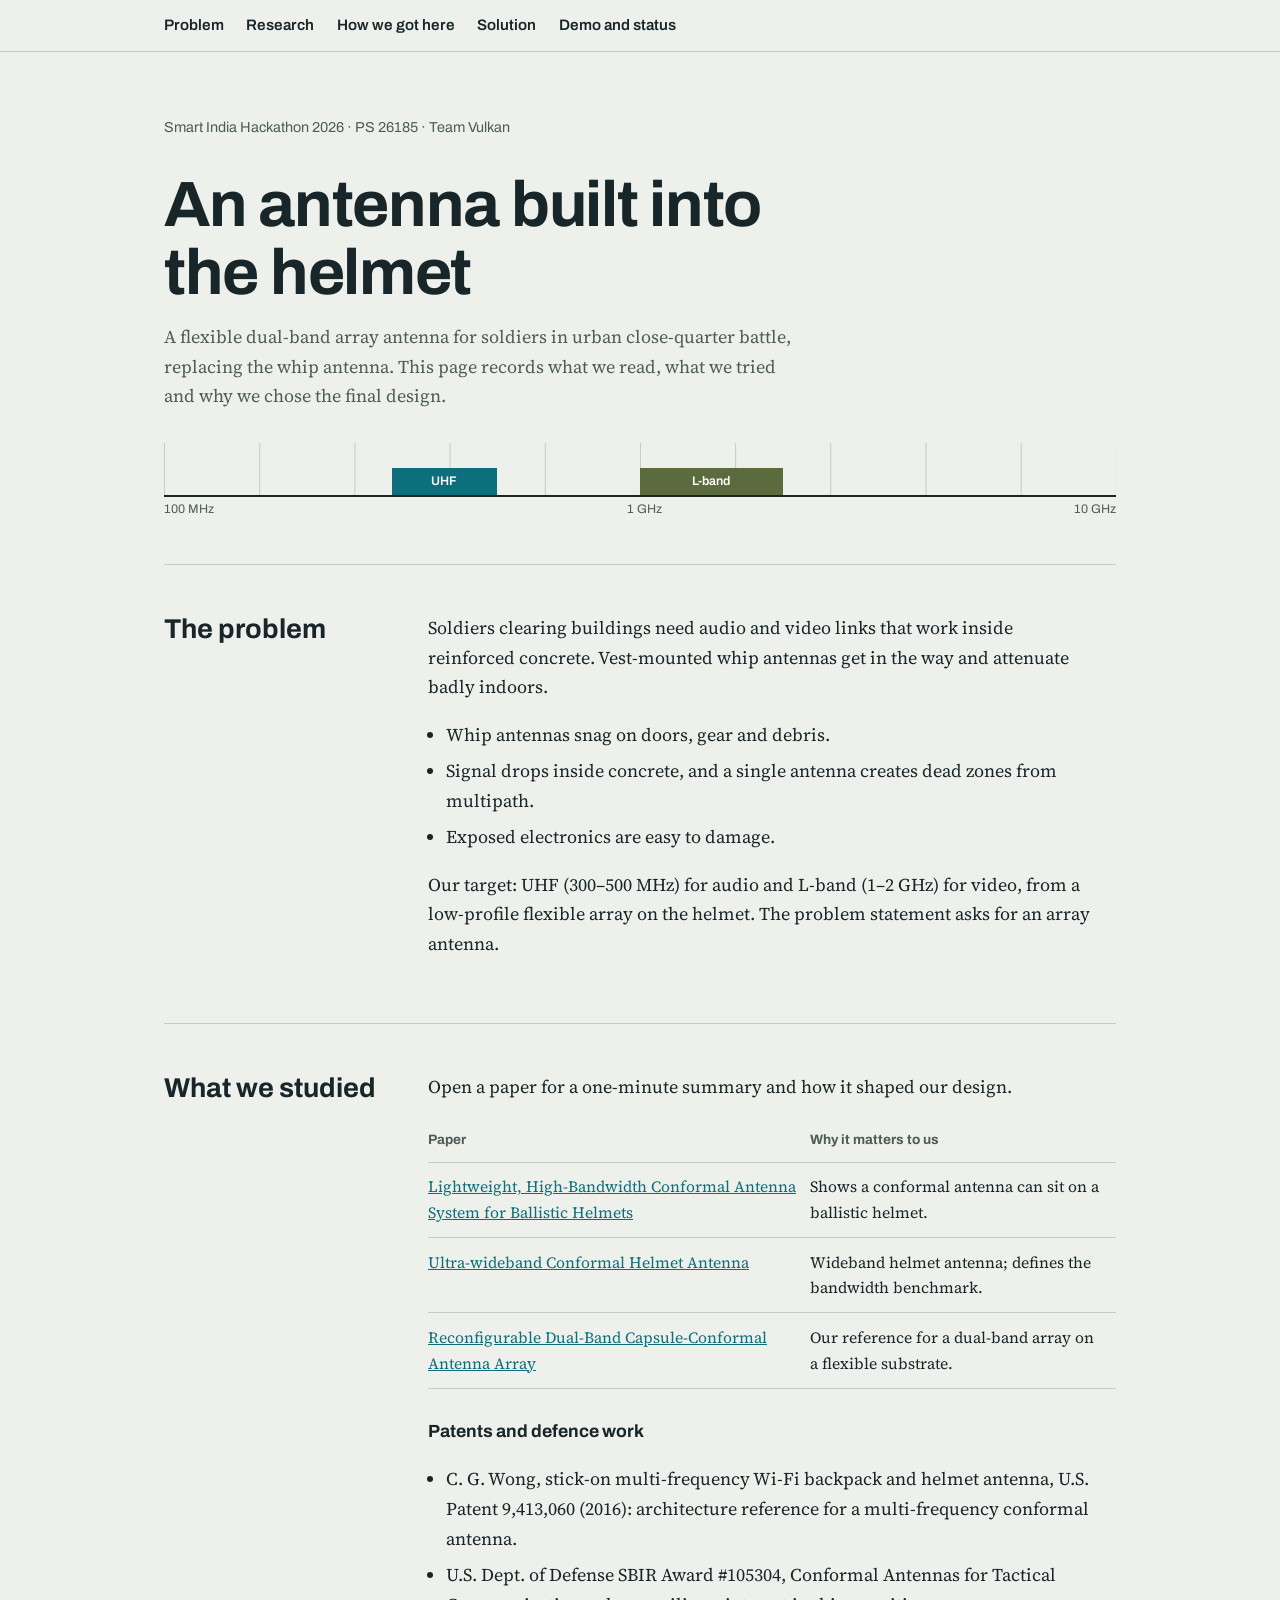
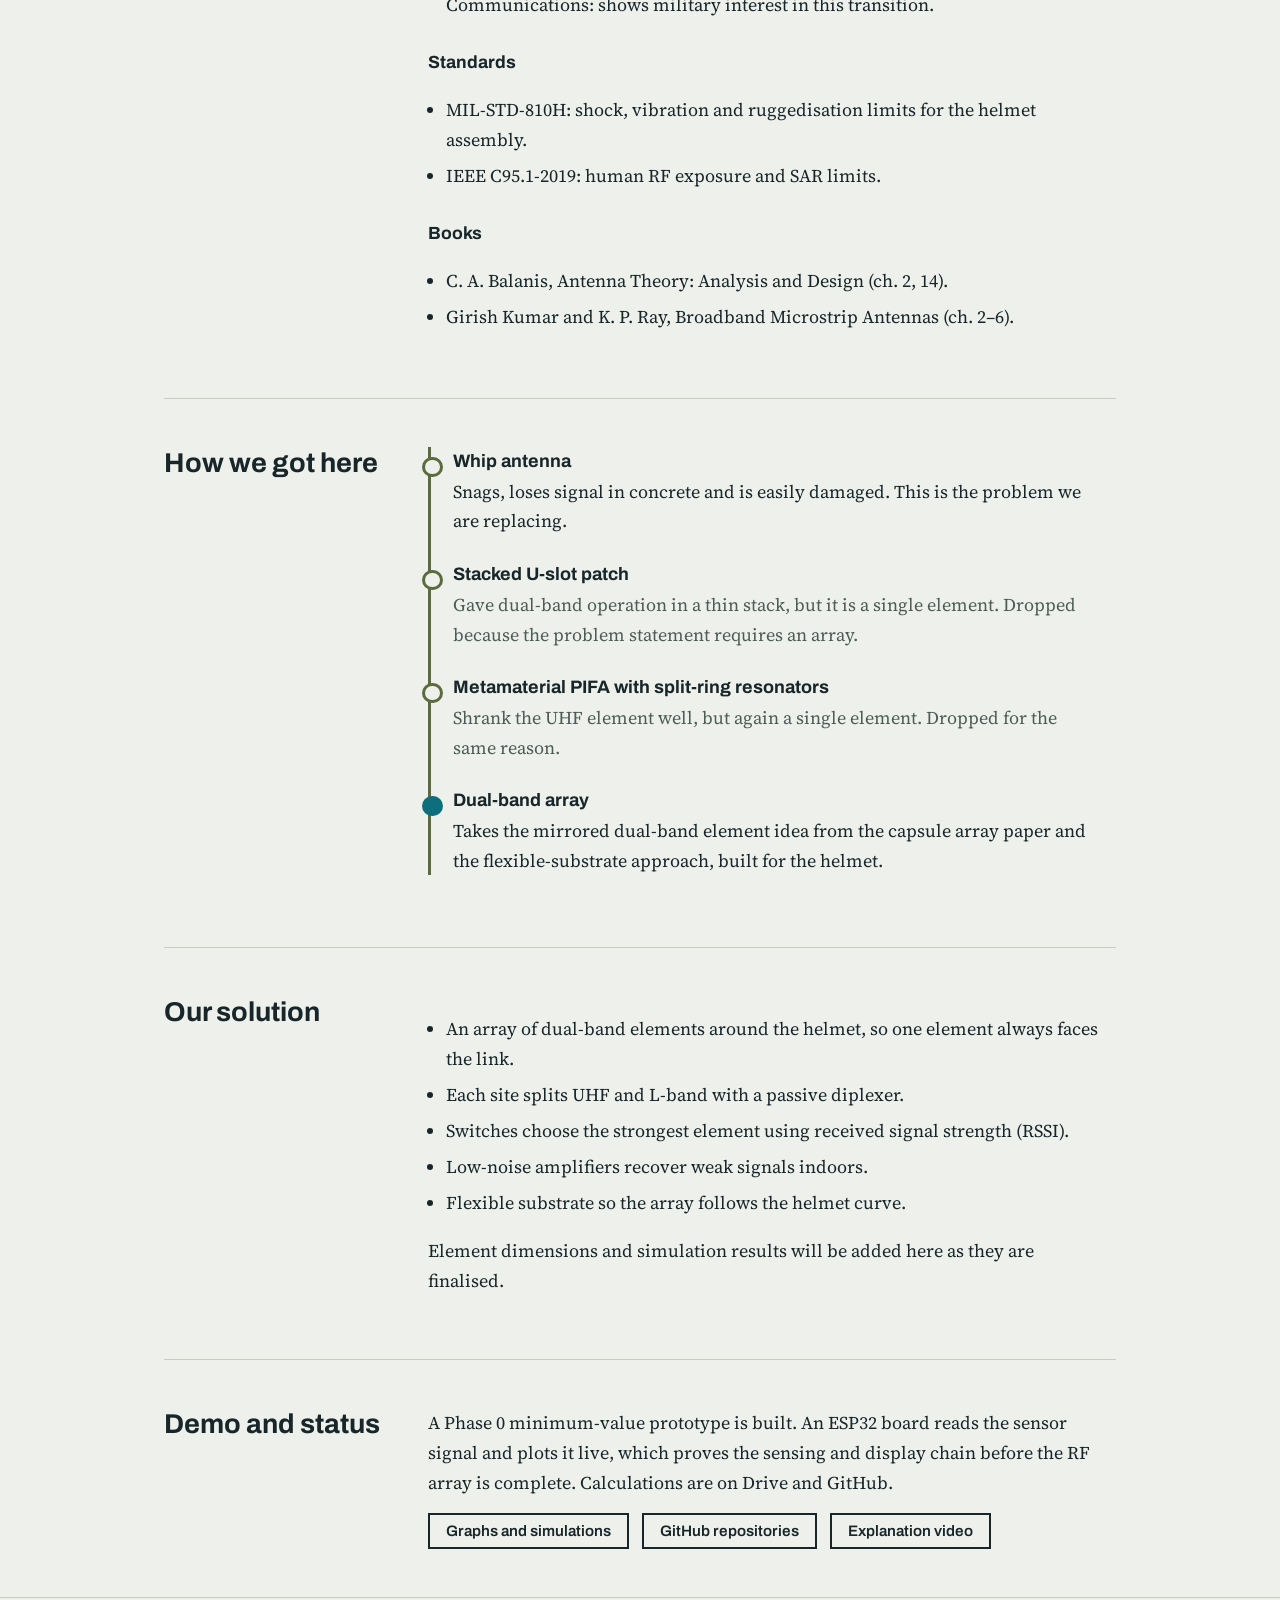
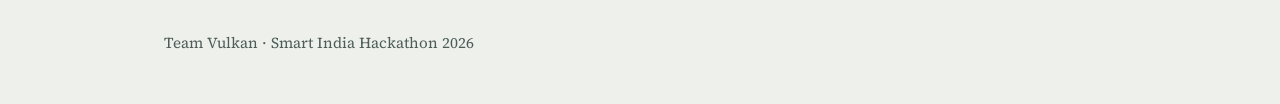
==== index.html @ 87393b2f "Add files via upload" ====
<!doctype html><html lang="en"><head><meta charset="utf-8"><meta name="viewport" content="width=device-width,initial-scale=1"><link rel="preconnect" href="https://fonts.googleapis.com"><link rel="preconnect" href="https://fonts.gstatic.com" crossorigin><link href="https://fonts.googleapis.com/css2?family=Archivo:wght@500;600;800&family=Source+Serif+4:wght@400;600&display=swap" rel="stylesheet"><title>Team Vulkan | Helmet antenna research</title><link rel="stylesheet" href="styles.css"></head><body>
<header class="top"><div class="wrap"><nav><ul><li><a href="#problem">Problem</a></li><li><a href="#research">Research</a></li><li><a href="#journey">How we got here</a></li><li><a href="#solution">Solution</a></li><li><a href="#status">Demo and status</a></li></ul></nav></div></header>
<main class="wrap">
<div class="hero"><p class="meta">Smart India Hackathon 2026 · PS 26185 · Team Vulkan</p>
<h1>An antenna built into the helmet</h1>
<p>A flexible dual-band array antenna for soldiers in urban close-quarter battle, replacing the whip antenna. This page records what we read, what we tried and why we chose the final design.</p>
<div class="spec" role="img" aria-label="Frequency bands: UHF 300 to 500 MHz and L-band 1 to 2 GHz on a log scale"><span class="band" style="left:23.9%;width:11.1%">UHF</span><span class="band b2" style="left:50%;width:15%">L-band</span></div>
<div class="axis"><span>100 MHz</span><span>1 GHz</span><span>10 GHz</span></div></div>

<section id="problem"><div class="grid"><h2>The problem</h2><div>
<p>Soldiers clearing buildings need audio and video links that work inside reinforced concrete. Vest-mounted whip antennas get in the way and attenuate badly indoors.</p>
<ul class="plain"><li>Whip antennas snag on doors, gear and debris.</li><li>Signal drops inside concrete, and a single antenna creates dead zones from multipath.</li><li>Exposed electronics are easy to damage.</li></ul>
<p>Our target: UHF (300–500 MHz) for audio and L-band (1–2 GHz) for video, from a low-profile flexible array on the helmet. The problem statement asks for an array antenna.</p></div></div></section>

<section id="research"><div class="grid"><h2>What we studied</h2><div>
<p>Open a paper for a one-minute summary and how it shaped our design.</p>
<table><tr><th>Paper</th><th>Why it matters to us</th></tr>
<tr><td><a href="papers/lightweight-helmet-antenna.html">Lightweight, High-Bandwidth Conformal Antenna System for Ballistic Helmets</a></td><td>Shows a conformal antenna can sit on a ballistic helmet.</td></tr>
<tr><td><a href="papers/ultrawideband-helmet-antenna.html">Ultra-wideband Conformal Helmet Antenna</a></td><td>Wideband helmet antenna; defines the bandwidth benchmark.</td></tr>
<tr><td><a href="papers/capsule-array.html">Reconfigurable Dual-Band Capsule-Conformal Antenna Array</a></td><td>Our reference for a dual-band array on a flexible substrate.</td></tr></table>
<h3>Patents and defence work</h3>
<ul class="plain"><li>C. G. Wong, stick-on multi-frequency Wi-Fi backpack and helmet antenna, U.S. Patent 9,413,060 (2016): architecture reference for a multi-frequency conformal antenna.</li><li>U.S. Dept. of Defense SBIR Award #105304, Conformal Antennas for Tactical Communications: shows military interest in this transition.</li></ul>
<h3>Standards</h3>
<ul class="plain"><li>MIL-STD-810H: shock, vibration and ruggedisation limits for the helmet assembly.</li><li>IEEE C95.1-2019: human RF exposure and SAR limits.</li></ul>
<h3>Books</h3>
<ul class="plain"><li>C. A. Balanis, Antenna Theory: Analysis and Design (ch. 2, 14).</li><li>Girish Kumar and K. P. Ray, Broadband Microstrip Antennas (ch. 2–6).</li></ul></div></div></section>

<section id="journey"><div class="grid"><h2>How we got here</h2><div>
<ol class="steps">
<li><strong>Whip antenna</strong>Snags, loses signal in concrete and is easily damaged. This is the problem we are replacing.</li>
<li><strong>Stacked U-slot patch</strong><span class="dropped">Gave dual-band operation in a thin stack, but it is a single element. Dropped because the problem statement requires an array.</span></li>
<li><strong>Metamaterial PIFA with split-ring resonators</strong><span class="dropped">Shrank the UHF element well, but again a single element. Dropped for the same reason.</span></li>
<li class="final"><strong>Dual-band array</strong>Takes the mirrored dual-band element idea from the capsule array paper and the flexible-substrate approach, built for the helmet.</li></ol></div></div></section>

<section id="solution"><div class="grid"><h2>Our solution</h2><div>
<ul class="plain"><li>An array of dual-band elements around the helmet, so one element always faces the link.</li><li>Each site splits UHF and L-band with a passive diplexer.</li><li>Switches choose the strongest element using received signal strength (RSSI).</li><li>Low-noise amplifiers recover weak signals indoors.</li><li>Flexible substrate so the array follows the helmet curve.</li></ul>
<p>Element dimensions and simulation results will be added here as they are finalised.</p></div></div></section>

<section id="status"><div class="grid"><h2>Demo and status</h2><div>
<p>A Phase 0 minimum-value prototype is built. An ESP32 board reads the sensor signal and plots it live, which proves the sensing and display chain before the RF array is complete. Calculations are on Drive and GitHub.</p>
<div class="links"><a href="#">Graphs and simulations</a><a href="#">GitHub repositories</a><a href="#">Explanation video</a></div></div></div></section>
</main>
<footer><div class="wrap">Team Vulkan · Smart India Hackathon 2026</div></footer></body></html>
---- styles.css ----
:root{--bg:#EDF0EB;--ink:#18262A;--mute:#4D5C58;--olive:#5B6B3E;--teal:#0E6F7C;--line:#C5CCC2;--card:#F7F8F5}
*{box-sizing:border-box}
body{margin:0;background:var(--bg);color:var(--ink);font:18px/1.65 "Source Serif 4",Georgia,serif}
h1,h2,h3,nav,th,.meta{font-family:Archivo,"Helvetica Neue",Arial,sans-serif}
a{color:var(--teal)}a:focus-visible{outline:3px solid var(--teal);outline-offset:2px}
.wrap{max-width:62rem;margin:0 auto;padding:0 1.25rem}
.top{border-bottom:1px solid var(--line);position:sticky;top:0;background:var(--bg);z-index:5}
nav ul{display:flex;gap:1.4rem;list-style:none;margin:0;padding:.8rem 0;flex-wrap:wrap;font-size:.95rem}
nav a{color:var(--ink);text-decoration:none;font-weight:600}nav a:hover{color:var(--teal)}
.hero{padding:4rem 0 3rem}
.hero h1{font-size:clamp(2.2rem,6vw,4rem);line-height:1.05;margin:0 0 1rem;max-width:16ch;letter-spacing:-.02em}
.hero p{max-width:40rem;color:var(--mute);margin:0 0 2rem}
.meta{font-size:.9rem;color:var(--mute);margin:0 0 1.2rem}
.spec{position:relative;height:3.4rem;border-bottom:2px solid var(--ink);background:linear-gradient(90deg,var(--line) 1px,transparent 1px) 0 0/10% 100%}
.band{position:absolute;bottom:0;height:1.7rem;background:var(--teal);color:#fff;font:600 .78rem/1.7rem Archivo,sans-serif;text-align:center;white-space:nowrap;overflow:hidden}
.band.b2{background:var(--olive)}
.axis{display:flex;justify-content:space-between;font:.78rem Archivo,sans-serif;color:var(--mute);margin-top:.3rem}
section{border-top:1px solid var(--line);padding:3rem 0}
section h2{font-size:1.7rem;margin:0 0 1.2rem;line-height:1.2}
@media(min-width:52rem){section .grid{display:grid;grid-template-columns:14rem 1fr;gap:2.5rem}section h2{position:sticky;top:4rem;align-self:start}}
p{margin:0 0 1rem;max-width:42rem}
ul.plain{padding-left:1.1rem;max-width:42rem}ul.plain li{margin-bottom:.4rem}
table{border-collapse:collapse;width:100%;font-size:.98rem;margin:0 0 1.5rem}
th,td{text-align:left;padding:.7rem .8rem .7rem 0;border-bottom:1px solid var(--line);vertical-align:top}
th{font-size:.85rem;color:var(--mute)}
h3{font-size:1.1rem;margin:1.8rem 0 .6rem}
ol.steps{list-style:none;margin:0;padding:0 0 0 1.4rem;border-left:3px solid var(--olive);max-width:42rem}
ol.steps li{margin:0 0 1.5rem;position:relative}
ol.steps li::before{content:"";position:absolute;left:-1.95rem;top:.6rem;width:.9rem;height:.9rem;background:var(--bg);border:3px solid var(--olive);border-radius:50%}
ol.steps li.final::before{background:var(--teal);border-color:var(--teal)}
ol.steps strong{font-family:Archivo,sans-serif;display:block}
.dropped{color:var(--mute)}
.links{display:flex;flex-wrap:wrap;gap:.8rem;margin-top:1rem}
.links a{border:2px solid var(--ink);padding:.5rem 1rem;color:var(--ink);text-decoration:none;font:600 .95rem Archivo,sans-serif}
.links a:hover{background:var(--ink);color:var(--bg)}
footer{border-top:1px solid var(--line);padding:2rem 0 3rem;color:var(--mute);font-size:.95rem}
.paper{padding:3rem 0 4rem}.paper h1{font-size:clamp(1.8rem,4.5vw,2.8rem);line-height:1.1;margin:.5rem 0 .6rem;max-width:22ch}
.paper h2{font-size:1.2rem;margin:2rem 0 .5rem}
.back{font:600 .95rem Archivo,sans-serif}
@media(prefers-reduced-motion:reduce){*{scroll-behavior:auto!important}}
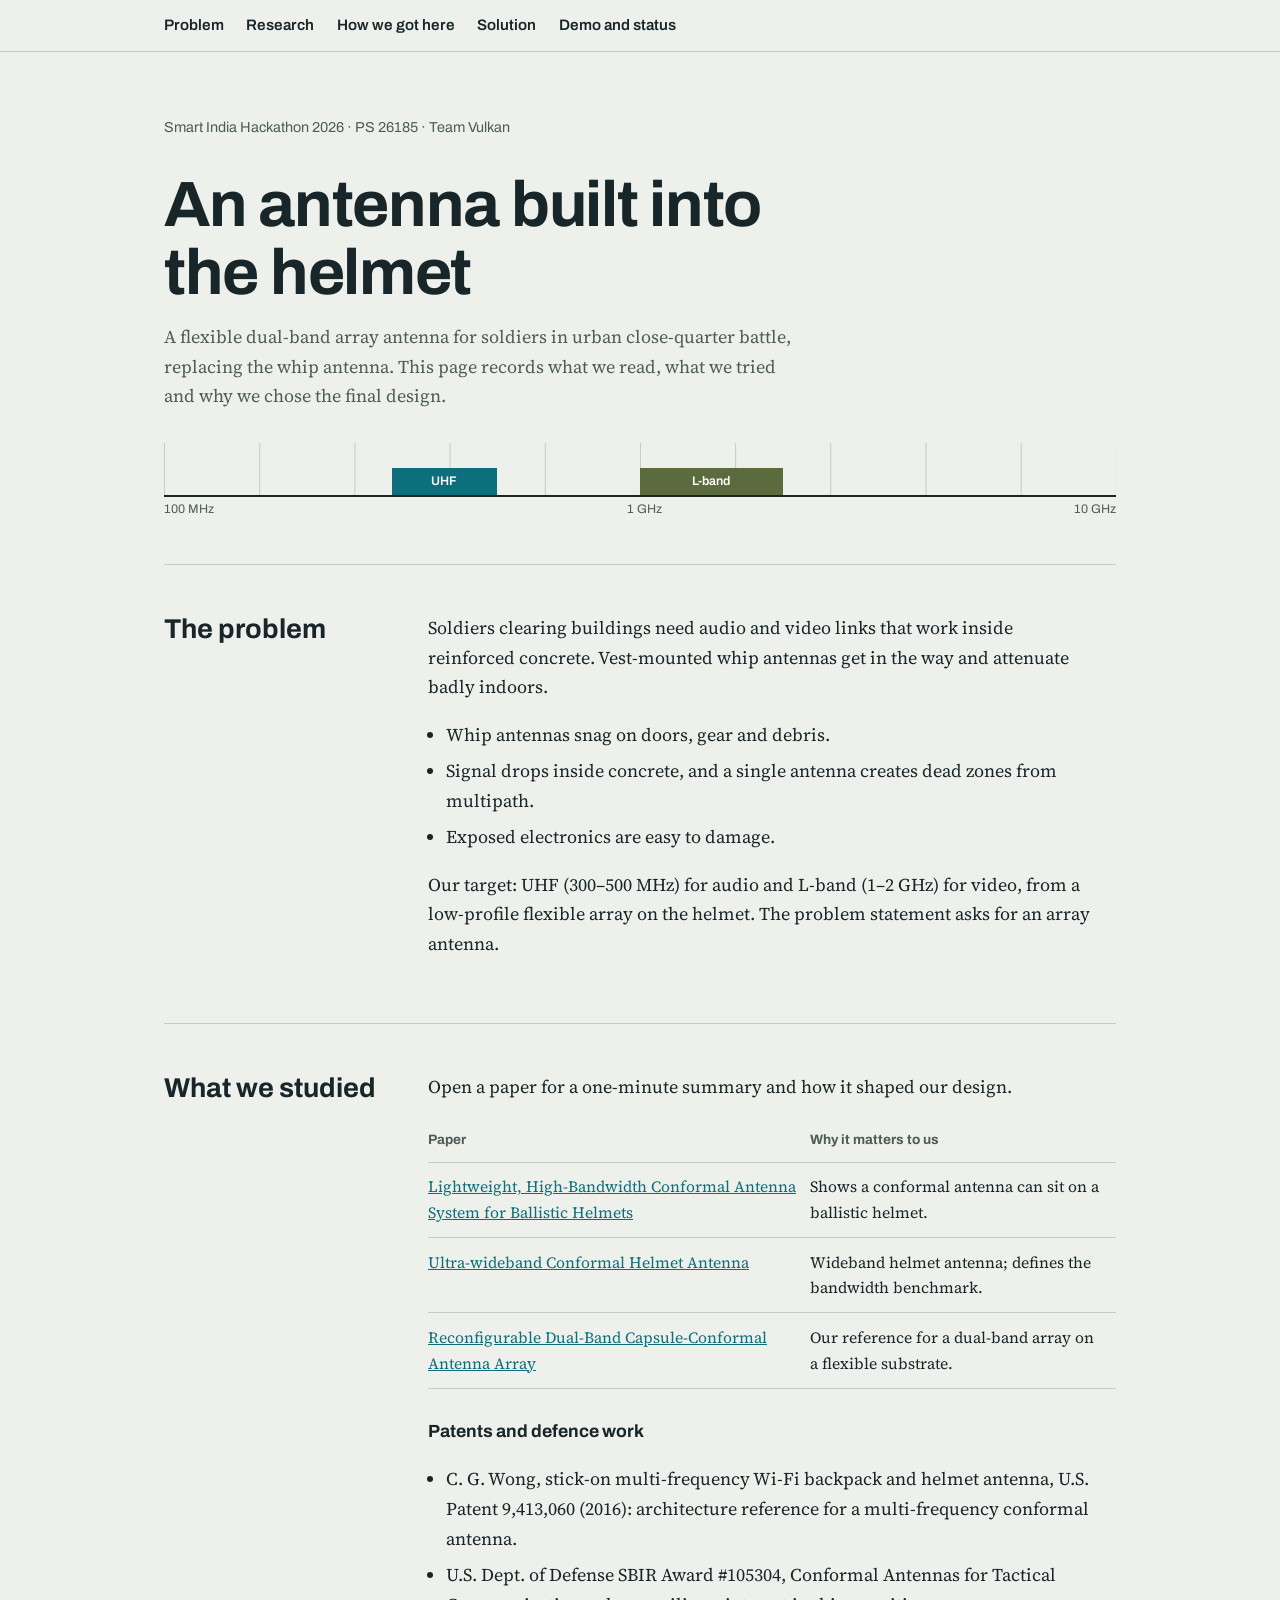
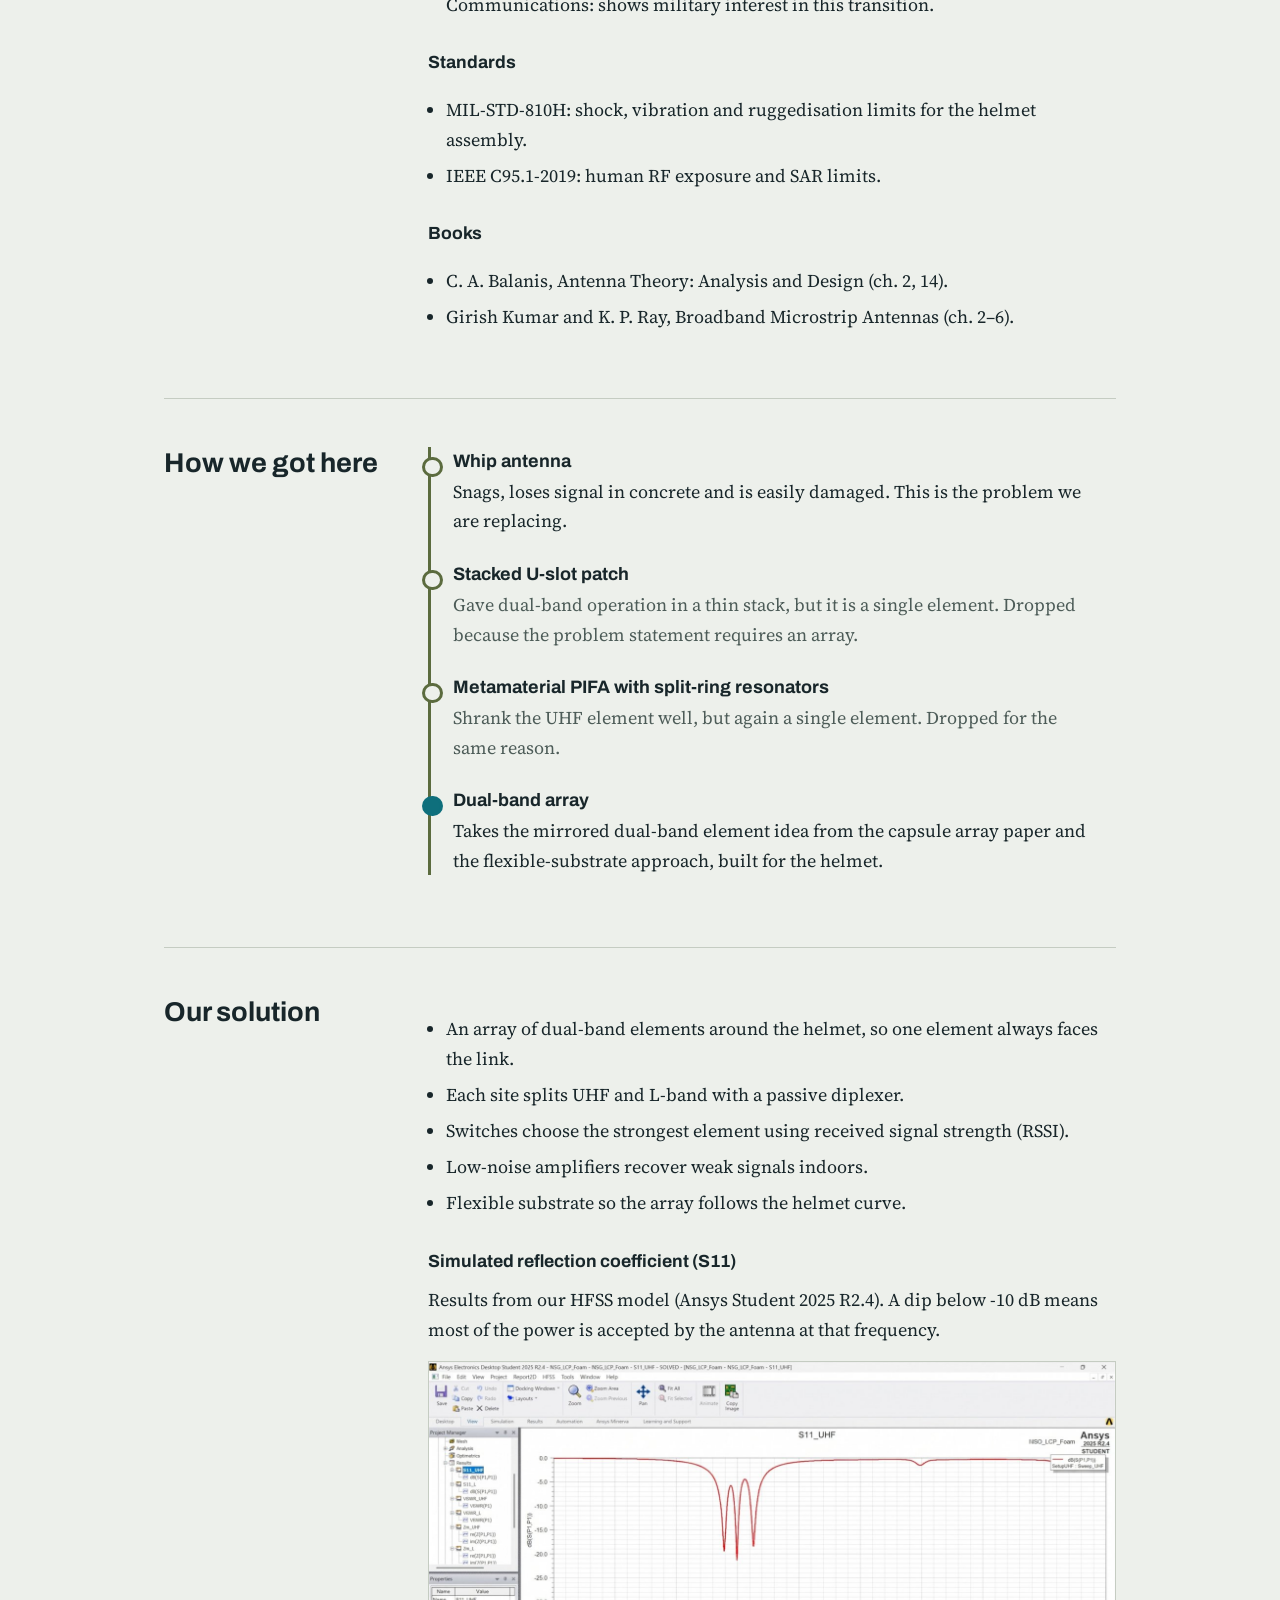
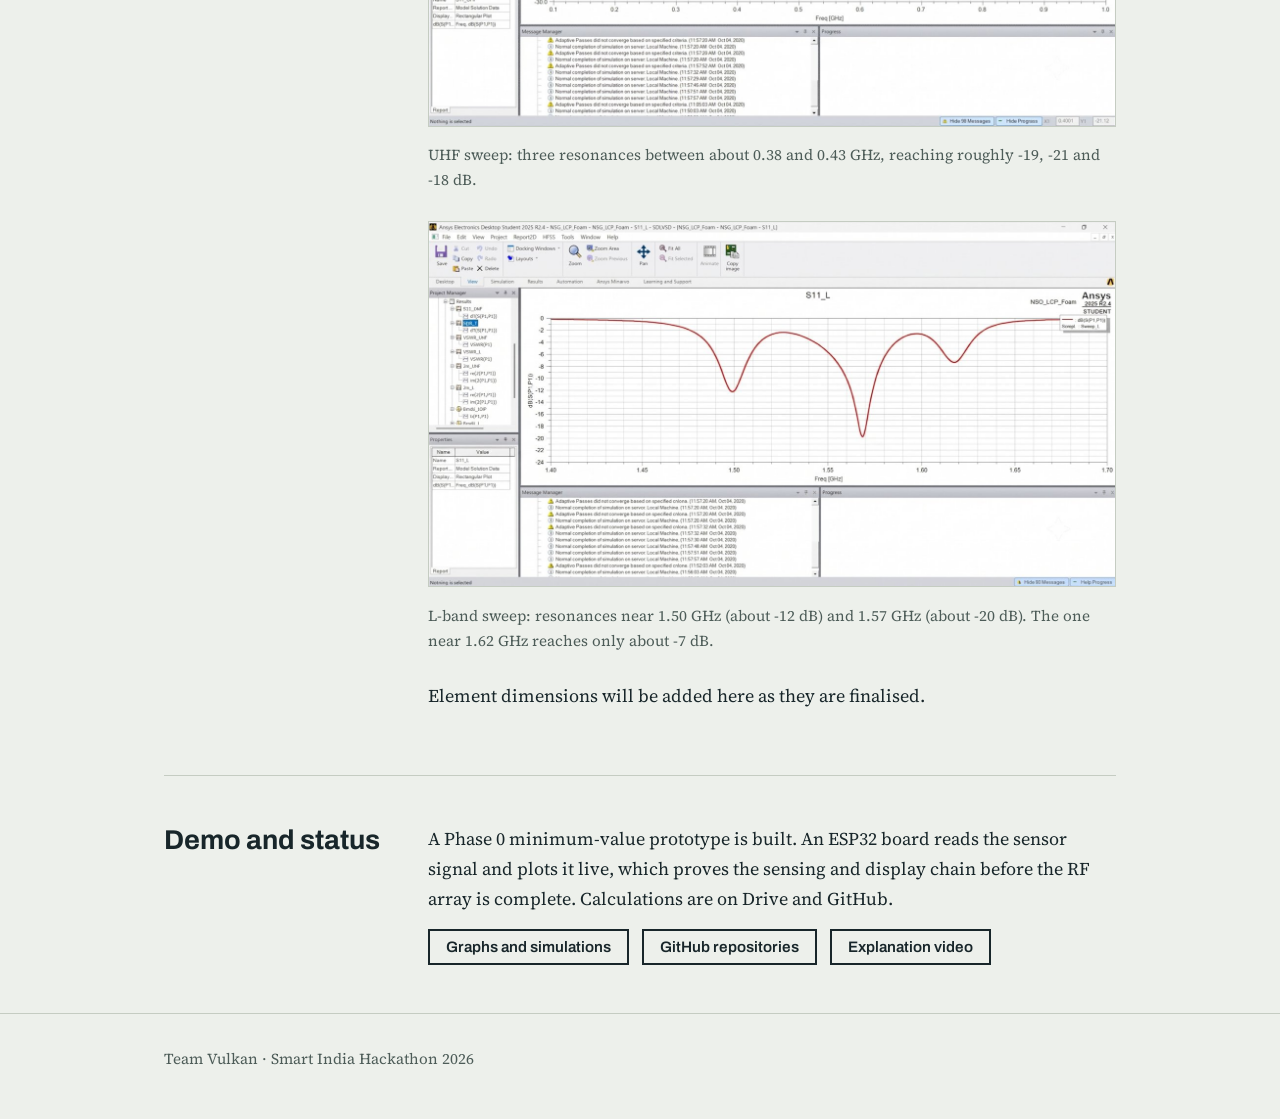
==== commit edc77b81: "Add files via upload" ====
--- a/index.html
+++ b/index.html
@@ -34,7 +34,11 @@
 
 <section id="solution"><div class="grid"><h2>Our solution</h2><div>
 <ul class="plain"><li>An array of dual-band elements around the helmet, so one element always faces the link.</li><li>Each site splits UHF and L-band with a passive diplexer.</li><li>Switches choose the strongest element using received signal strength (RSSI).</li><li>Low-noise amplifiers recover weak signals indoors.</li><li>Flexible substrate so the array follows the helmet curve.</li></ul>
-<p>Element dimensions and simulation results will be added here as they are finalised.</p></div></div></section>
+<h3>Simulated reflection coefficient (S11)</h3>
+<p>Results from our HFSS model (Ansys Student 2025 R2.4). A dip below -10 dB means most of the power is accepted by the antenna at that frequency.</p>
+<figure><img src="images/hfss-s11-uhf.jpg" alt="S11 plot for the UHF band, 0.1 to 1 GHz, with three dips between about 0.38 and 0.43 GHz"><figcaption>UHF sweep: three resonances between about 0.38 and 0.43 GHz, reaching roughly -19, -21 and -18 dB.</figcaption></figure>
+<figure><img src="images/hfss-s11-l.jpg" alt="S11 plot for the L-band, 1.4 to 1.7 GHz, with dips near 1.50, 1.57 and 1.62 GHz"><figcaption>L-band sweep: resonances near 1.50 GHz (about -12 dB) and 1.57 GHz (about -20 dB). The one near 1.62 GHz reaches only about -7 dB.</figcaption></figure>
+<p>Element dimensions will be added here as they are finalised.</p></div></div></section>
 
 <section id="status"><div class="grid"><h2>Demo and status</h2><div>
 <p>A Phase 0 minimum-value prototype is built. An ESP32 board reads the sensor signal and plots it live, which proves the sensing and display chain before the RF array is complete. Calculations are on Drive and GitHub.</p>
--- a/styles.css
+++ b/styles.css
@@ -38,3 +38,6 @@
 .paper h2{font-size:1.2rem;margin:2rem 0 .5rem}
 .back{font:600 .95rem Archivo,sans-serif}
 @media(prefers-reduced-motion:reduce){*{scroll-behavior:auto!important}}
+figure{margin:0 0 1.8rem;max-width:44rem}
+figure img{width:100%;height:auto;border:1px solid var(--line);background:#fff}
+figcaption{font-size:.95rem;color:var(--mute);margin-top:.4rem}
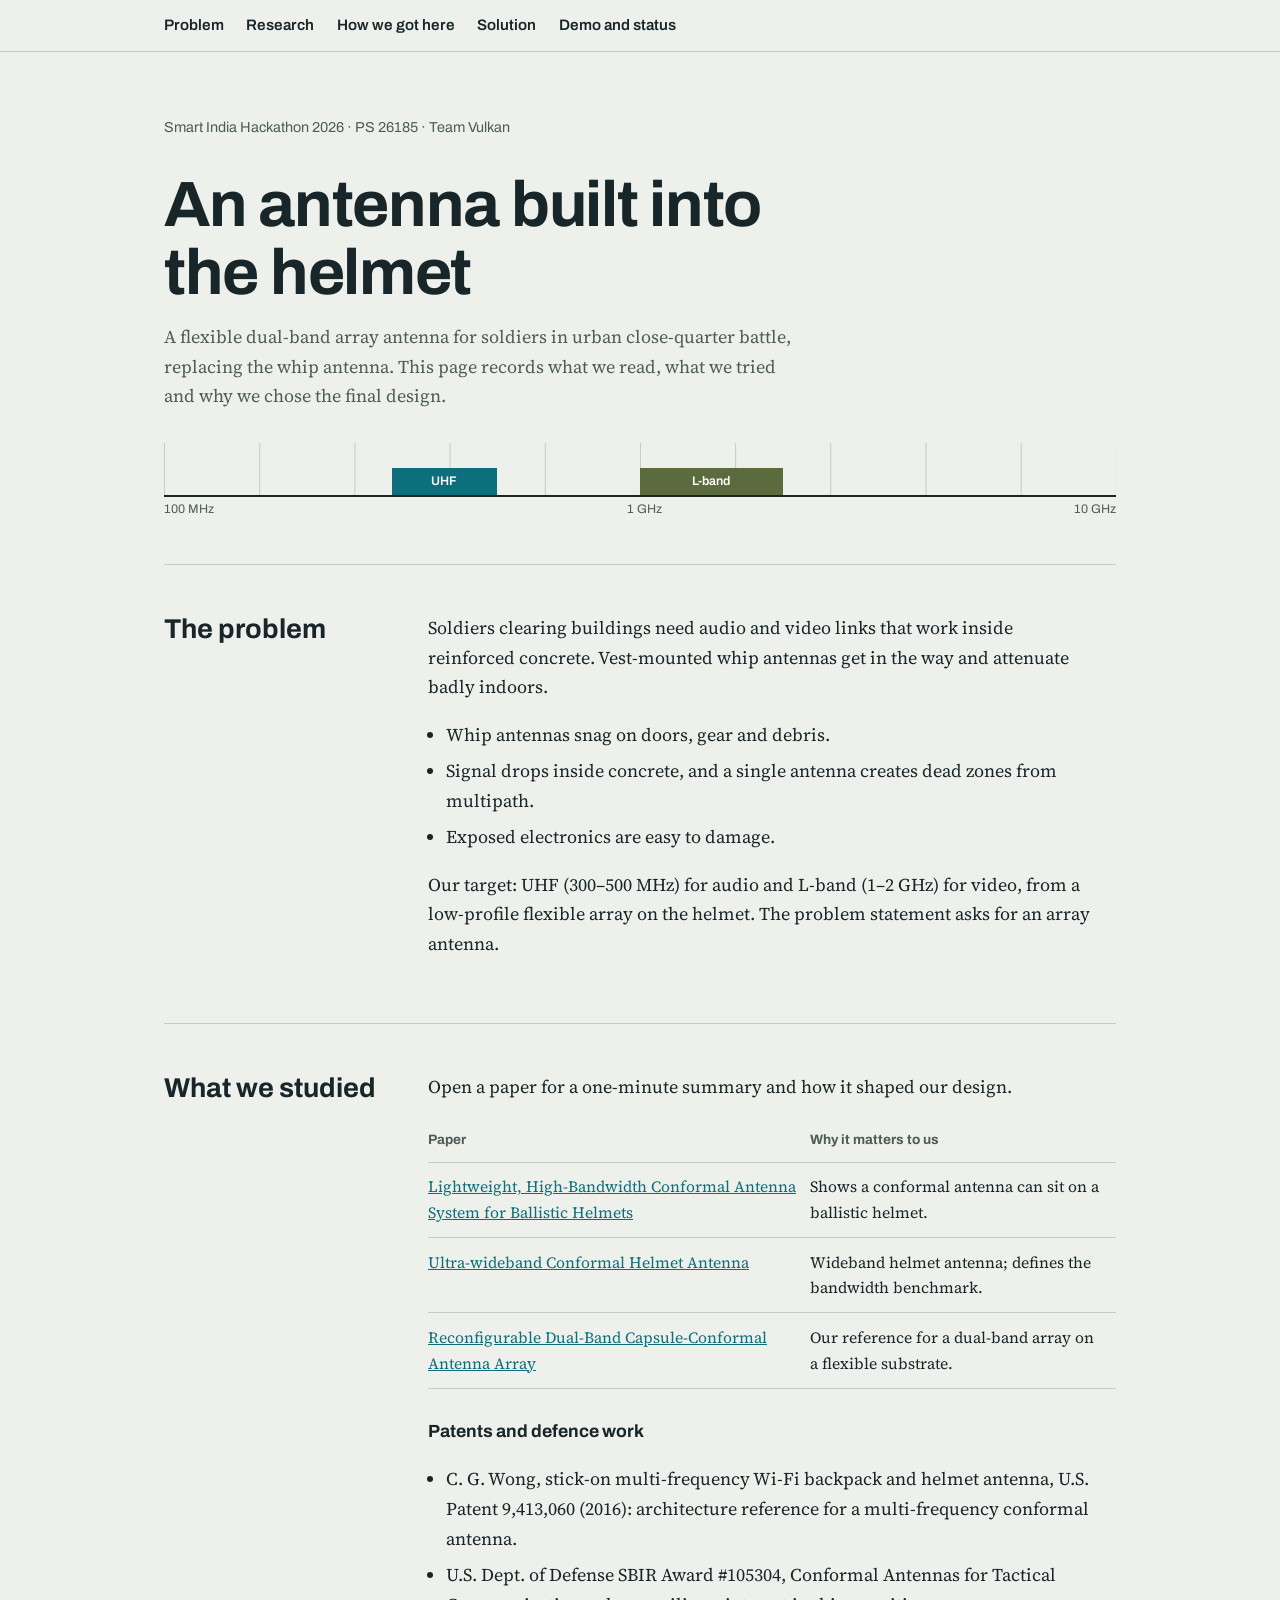
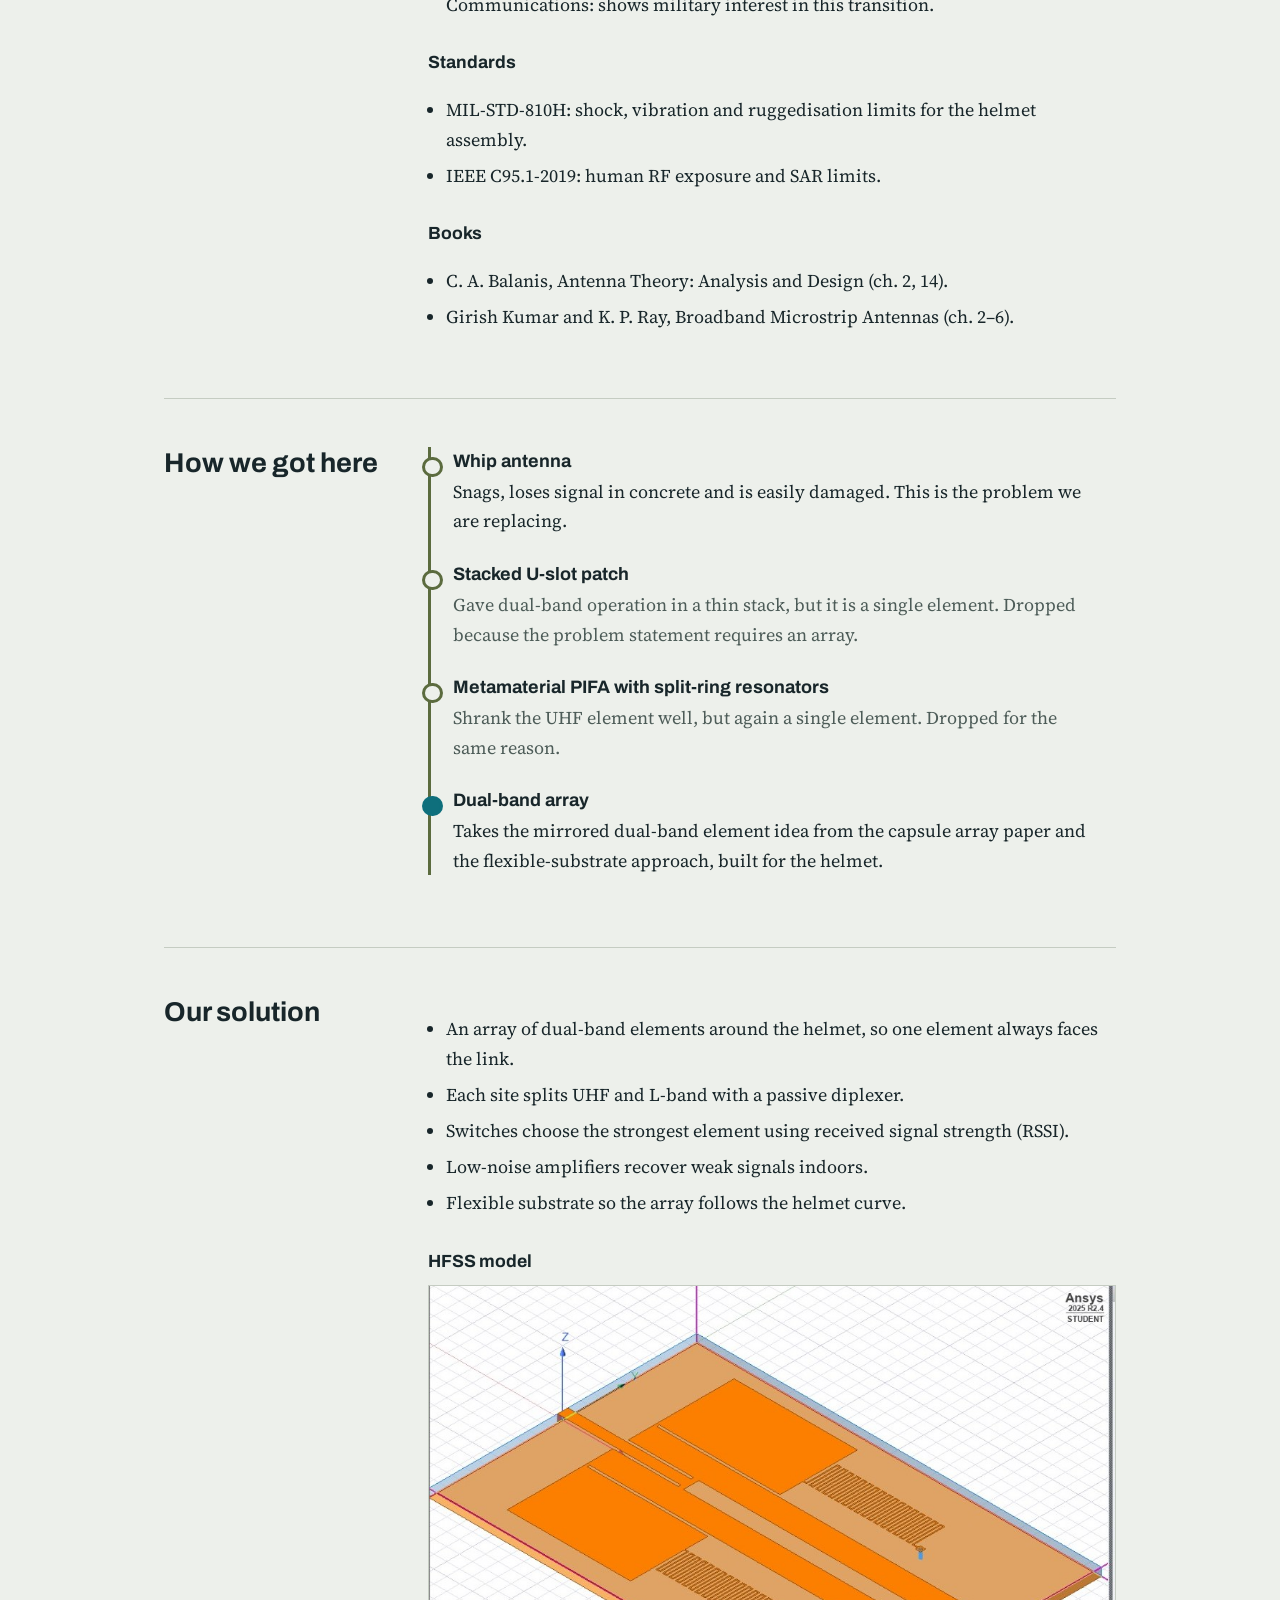
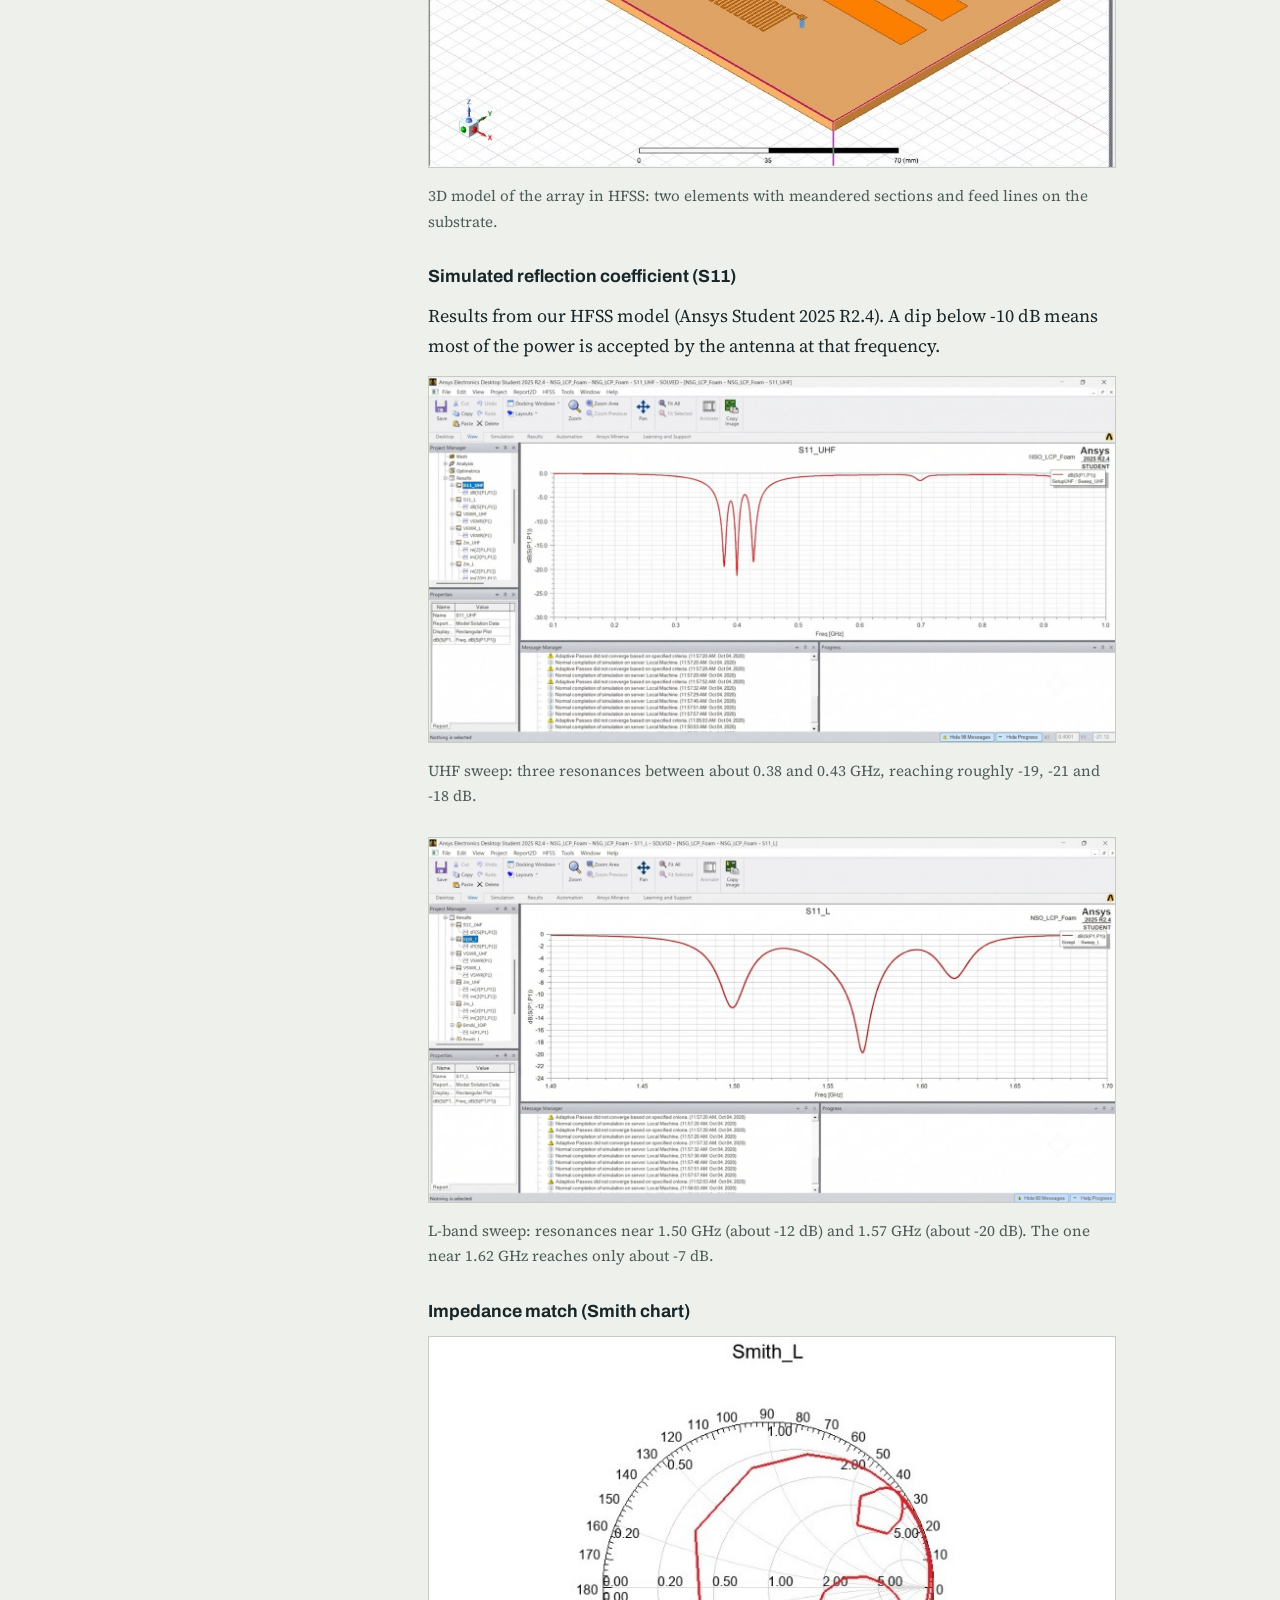
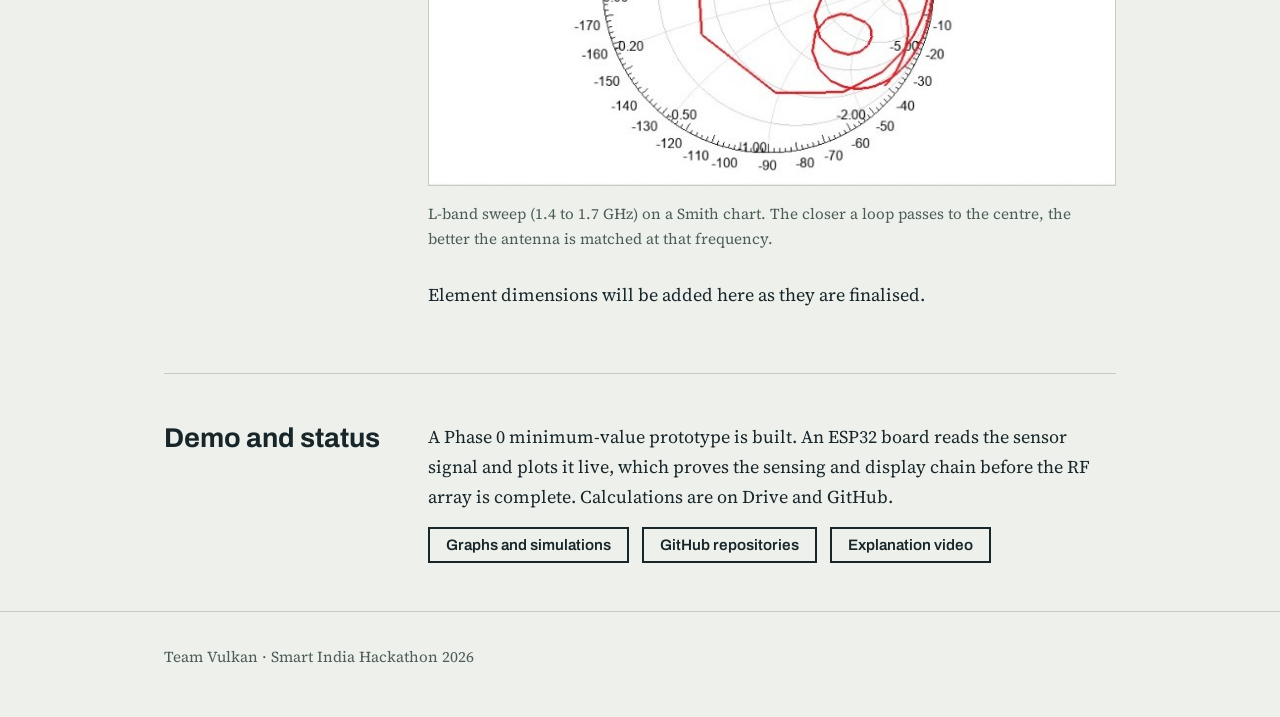
==== commit d0b76686: "Add files via upload" ====
--- a/index.html
+++ b/index.html
@@ -34,10 +34,12 @@
 
 <section id="solution"><div class="grid"><h2>Our solution</h2><div>
 <ul class="plain"><li>An array of dual-band elements around the helmet, so one element always faces the link.</li><li>Each site splits UHF and L-band with a passive diplexer.</li><li>Switches choose the strongest element using received signal strength (RSSI).</li><li>Low-noise amplifiers recover weak signals indoors.</li><li>Flexible substrate so the array follows the helmet curve.</li></ul>
+<h3>HFSS model</h3><figure><img src="images/hfss-model.jpg" alt="3D HFSS model of the antenna array on its substrate"><figcaption>3D model of the array in HFSS: two elements with meandered sections and feed lines on the substrate.</figcaption></figure>
 <h3>Simulated reflection coefficient (S11)</h3>
 <p>Results from our HFSS model (Ansys Student 2025 R2.4). A dip below -10 dB means most of the power is accepted by the antenna at that frequency.</p>
 <figure><img src="images/hfss-s11-uhf.jpg" alt="S11 plot for the UHF band, 0.1 to 1 GHz, with three dips between about 0.38 and 0.43 GHz"><figcaption>UHF sweep: three resonances between about 0.38 and 0.43 GHz, reaching roughly -19, -21 and -18 dB.</figcaption></figure>
 <figure><img src="images/hfss-s11-l.jpg" alt="S11 plot for the L-band, 1.4 to 1.7 GHz, with dips near 1.50, 1.57 and 1.62 GHz"><figcaption>L-band sweep: resonances near 1.50 GHz (about -12 dB) and 1.57 GHz (about -20 dB). The one near 1.62 GHz reaches only about -7 dB.</figcaption></figure>
+<h3>Impedance match (Smith chart)</h3><figure><img src="images/hfss-smith-l.jpg" alt="Smith chart of the L-band sweep"><figcaption>L-band sweep (1.4 to 1.7 GHz) on a Smith chart. The closer a loop passes to the centre, the better the antenna is matched at that frequency.</figcaption></figure>
 <p>Element dimensions will be added here as they are finalised.</p></div></div></section>
 
 <section id="status"><div class="grid"><h2>Demo and status</h2><div>
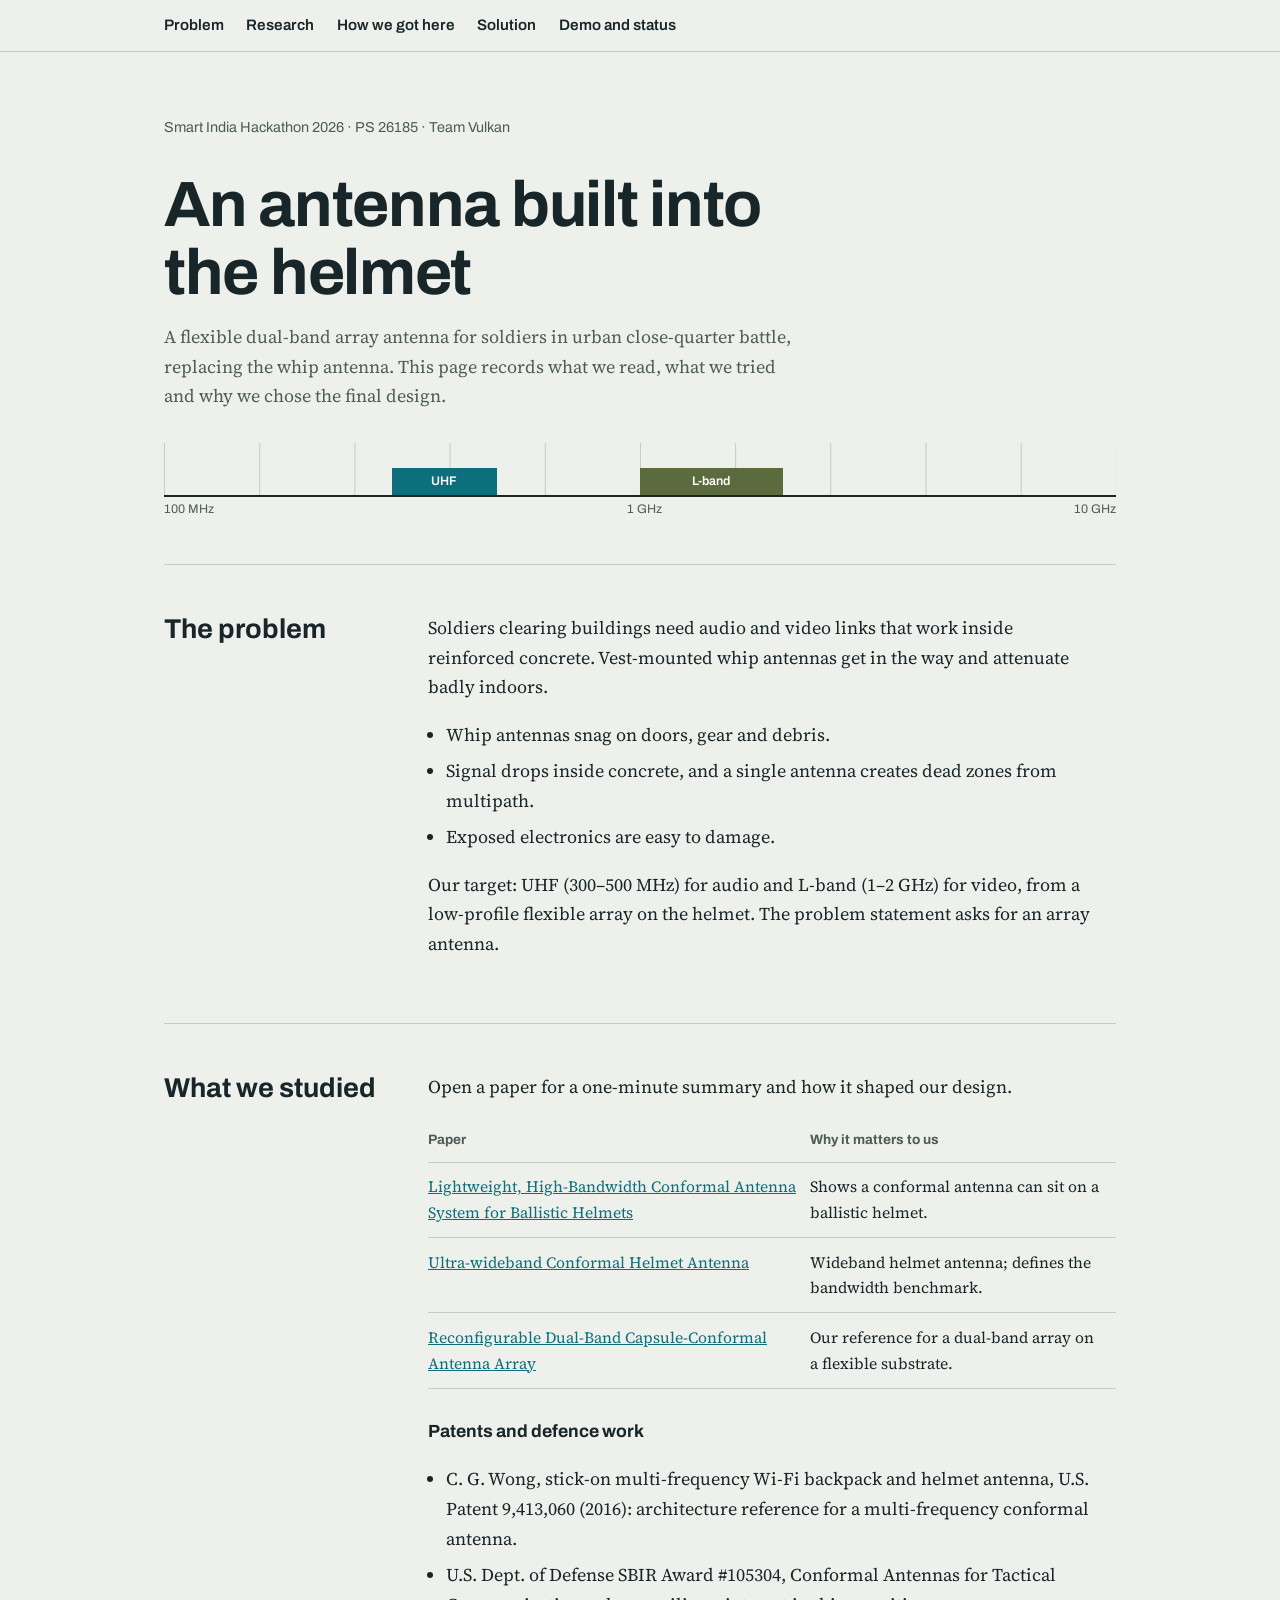
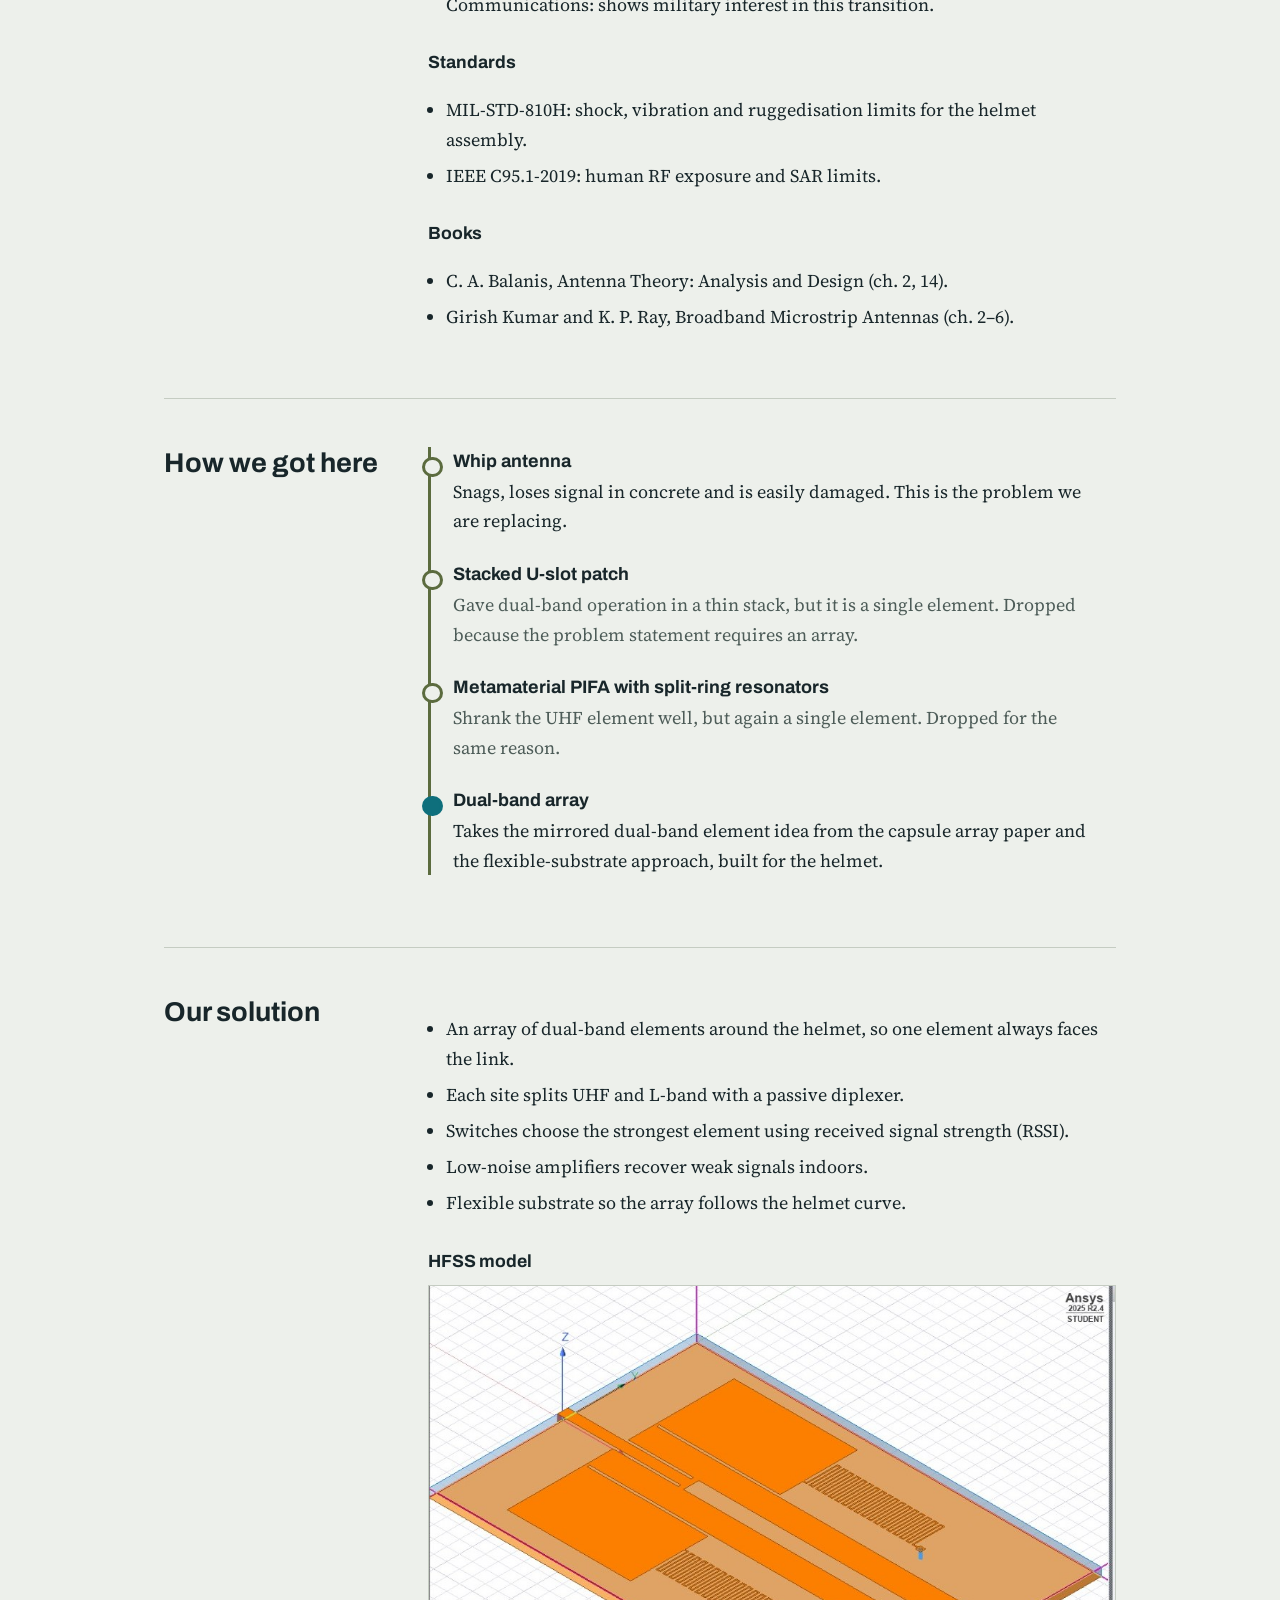
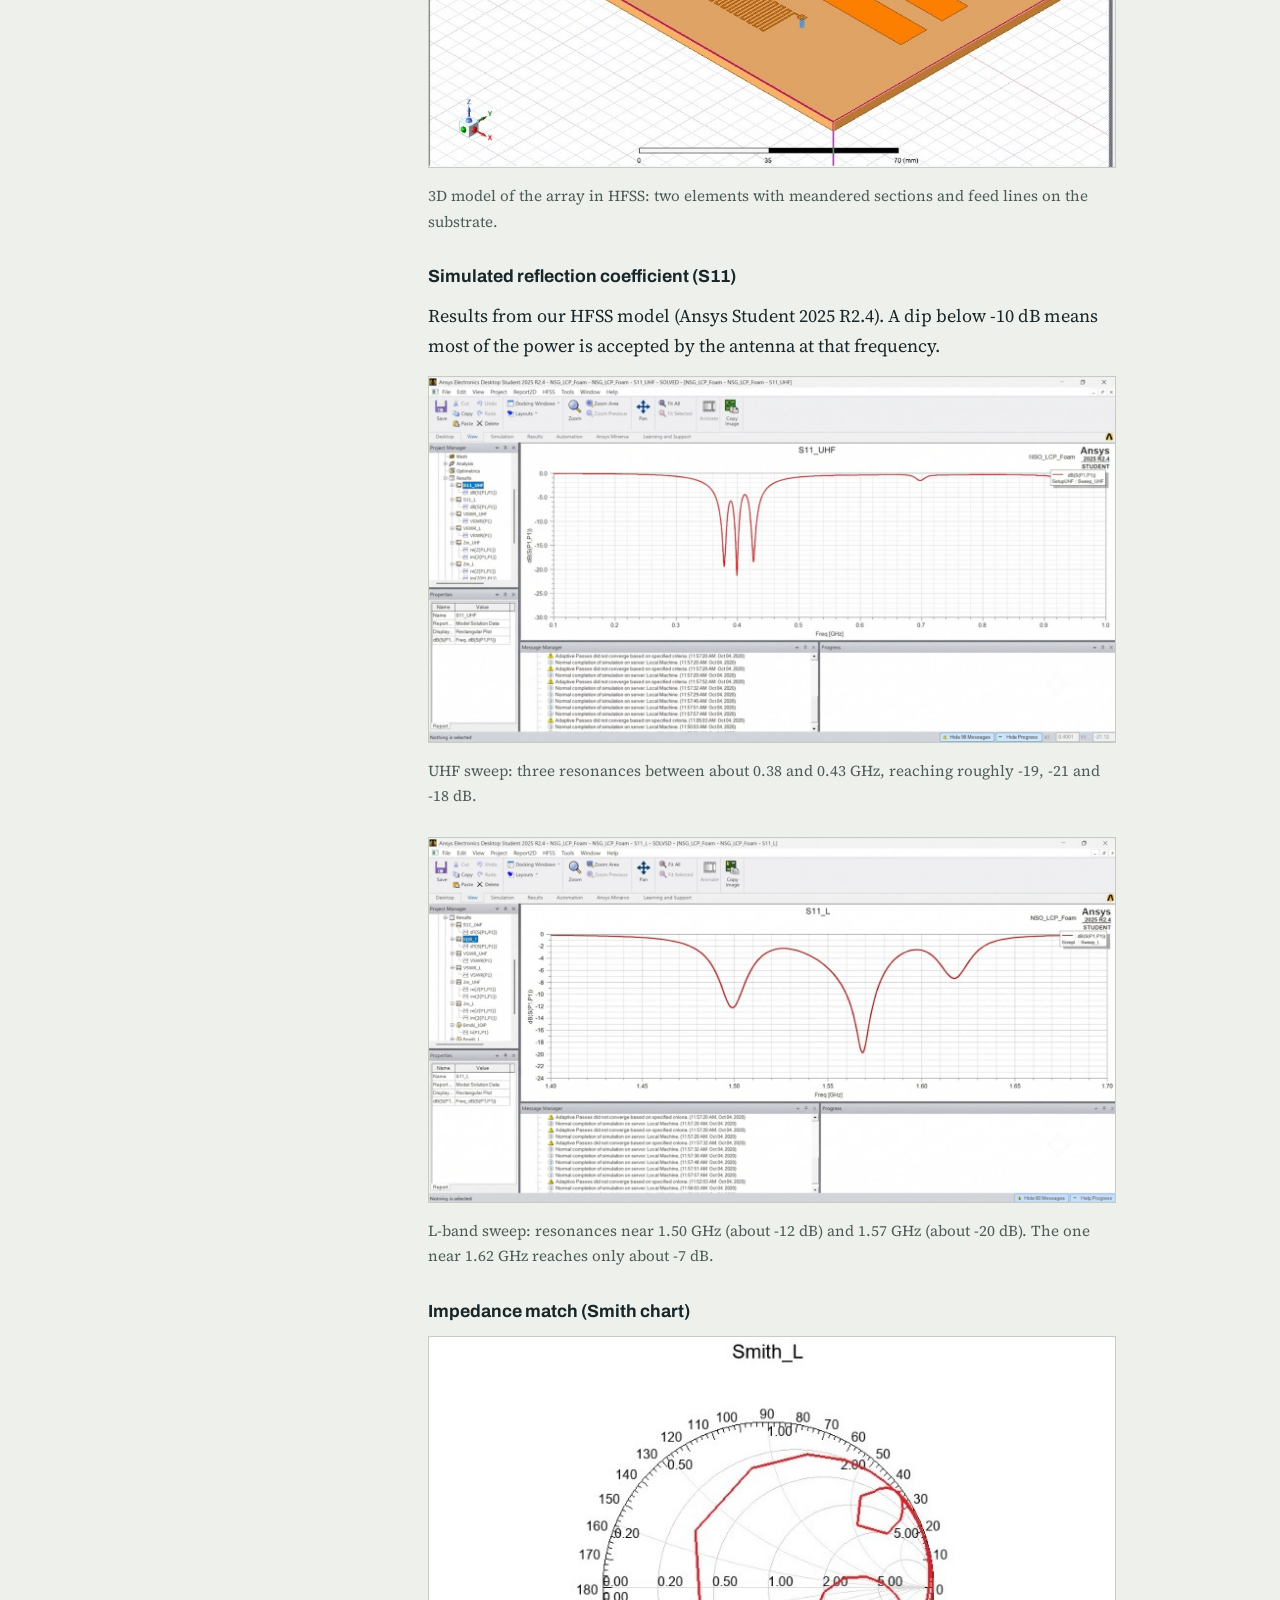
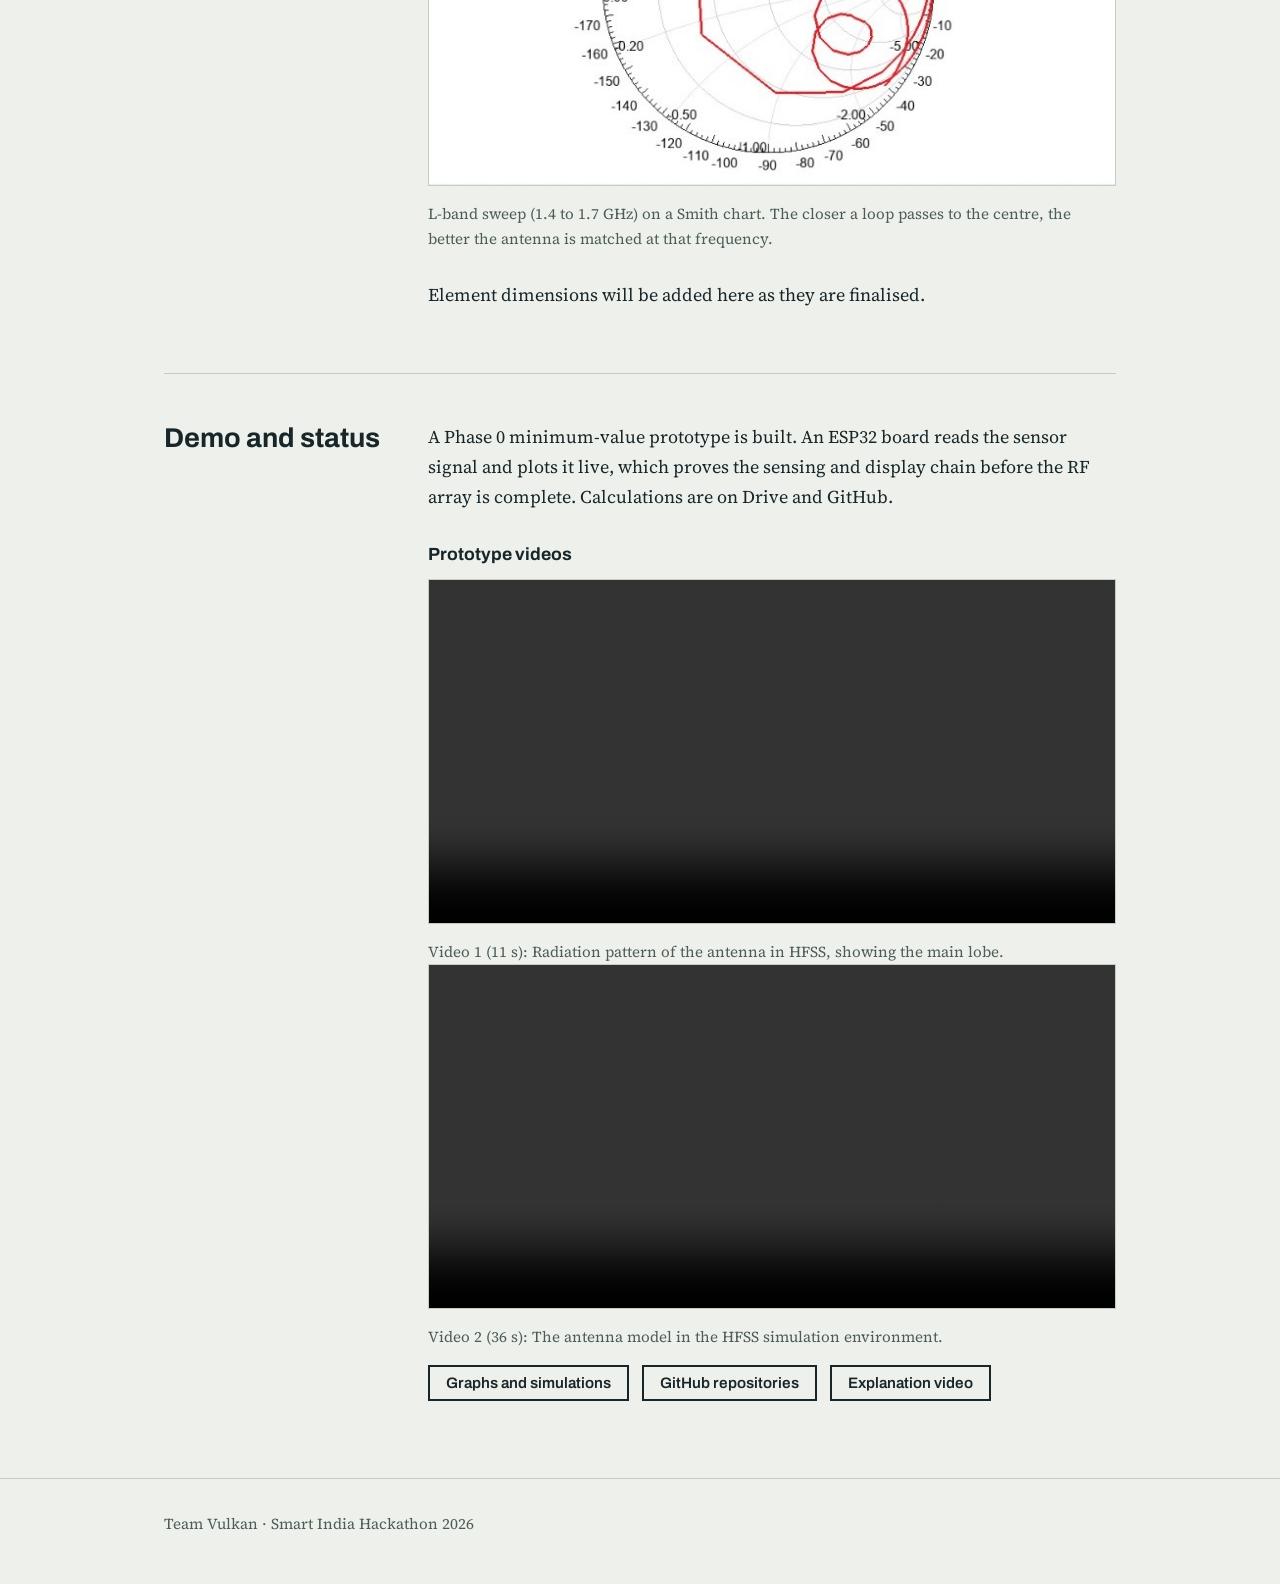
==== commit 554c29d3: "Add prototype videos to demo section Added prototype videos to the demo section of the page." ====
--- a/index.html
+++ b/index.html
@@ -44,6 +44,9 @@
 
 <section id="status"><div class="grid"><h2>Demo and status</h2><div>
 <p>A Phase 0 minimum-value prototype is built. An ESP32 board reads the sensor signal and plots it live, which proves the sensing and display chain before the RF array is complete. Calculations are on Drive and GitHub.</p>
+<h3>Prototype videos</h3>
+<figure><video controls preload="metadata" style="width:100%;height:auto;border:1px solid #C5CCC2;background:#000"><source src="videos/video-1.mp4" type="video/mp4">Your browser does not support video.</video><figcaption>Video 1 (11 s): Radiation pattern of the antenna in HFSS, showing the main lobe.</figcaption>
+<figure><video controls preload="metadata" style="width:100%;height:auto;border:1px solid #C5CCC2;background:#000"><source src="videos/video-2.mp4" type="video/mp4">Your browser does not support video.</video><figcaption>Video 2 (36 s): The antenna model in the HFSS simulation environment.</figcaption>
 <div class="links"><a href="#">Graphs and simulations</a><a href="#">GitHub repositories</a><a href="#">Explanation video</a></div></div></div></section>
 </main>
 <footer><div class="wrap">Team Vulkan · Smart India Hackathon 2026</div></footer></body></html>
